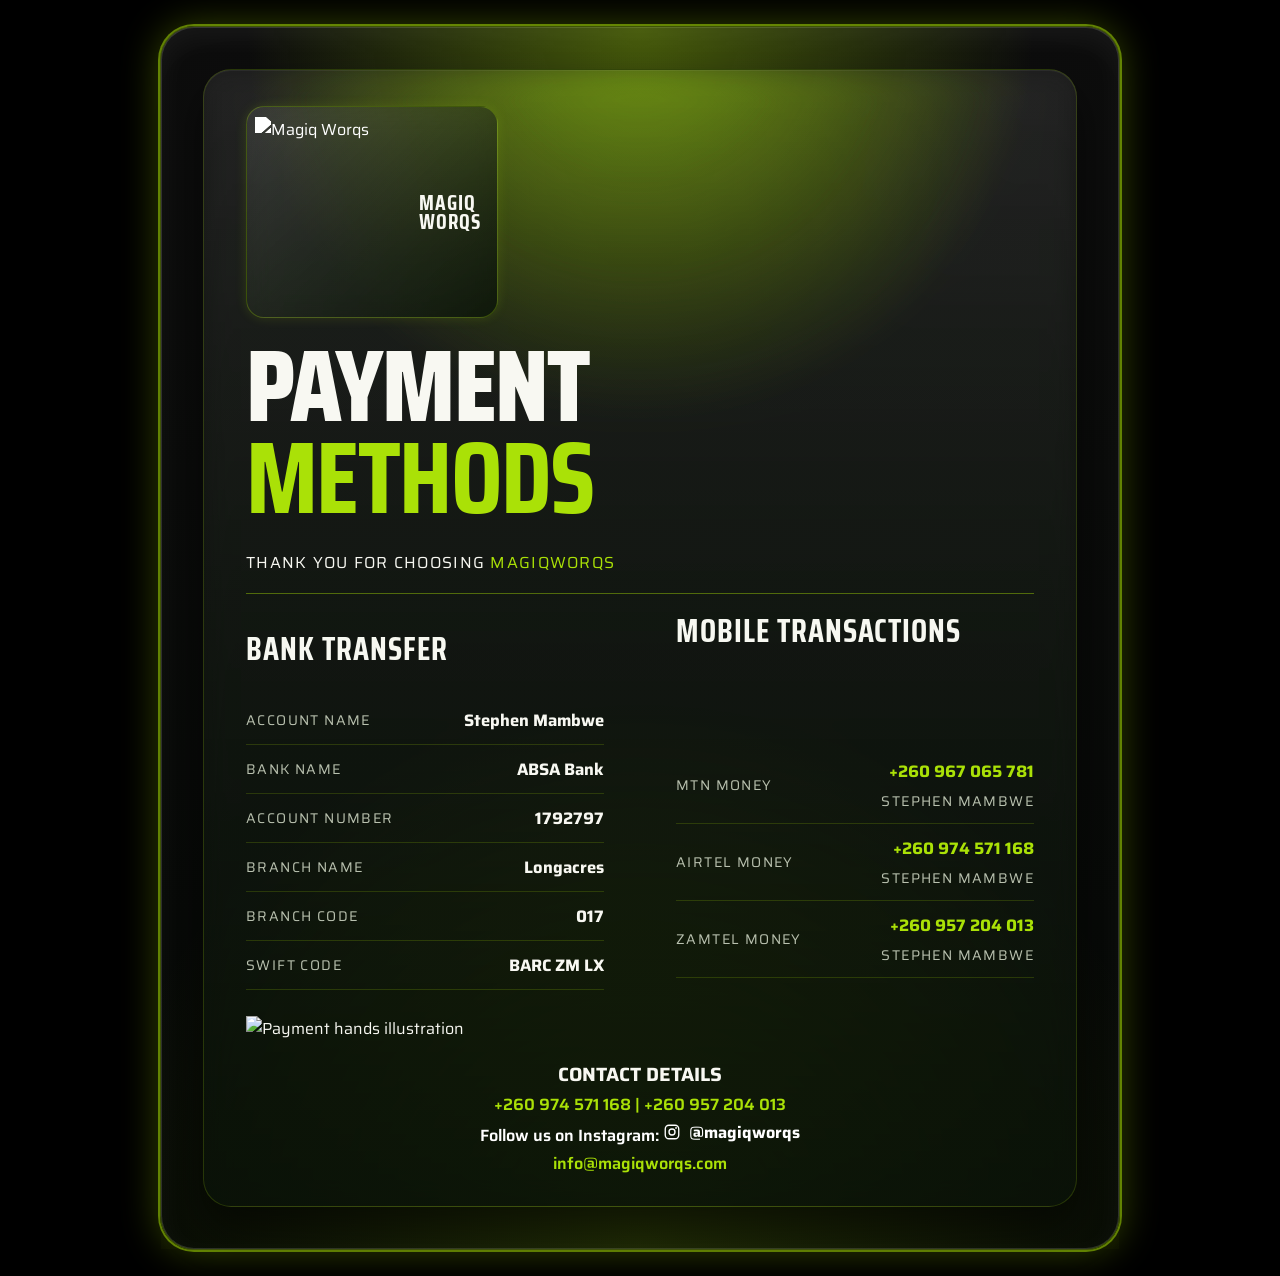
==== payment.html @ b0f38632 "Add files via upload" ====
<!DOCTYPE html>
<html lang="en">
  <head>
    <meta charset="UTF-8" />
    <meta name="viewport" content="width=device-width, initial-scale=1.0" />
    <title>Magiq Worqs — Payment Methods</title>
    <link rel="preconnect" href="https://fonts.googleapis.com" />
    <link rel="preconnect" href="https://fonts.gstatic.com" crossorigin />
    <link
      href="https://fonts.googleapis.com/css2?family=Saira:wght@300;400;500;600;700;800&family=Saira+Condensed:wght@400;500;600;700;800&display=swap"
      rel="stylesheet"
    />
    <link rel="stylesheet" href="payment.css" />
  </head>
  <body>
    <main class="payment-shell">
      <div class="payment-frame">
        <div class="panel-glow"></div>

        <div class="payment-card">
          <div class="brand-bar">
            <div class="brand-chip">
              <img src="Magiq Worqs Logo 3.png" alt="Magiq Worqs" class="brand-logo" />
              <div>
                <div class="brand-text">MAGIQ</div>
                <div class="brand-text">WORQS</div>
              </div>
            </div>
          </div>

          <h1 class="payment-title">
            <span>PAYMENT</span>
            <strong>METHODS</strong>
          </h1>

          <p class="thank-you">THANK YOU FOR CHOOSING <em>MAGIQWORQS</em></p>

          <div class="payment-grid">
            <section class="payment-col bank-col">
              <h2>BANK TRANSFER</h2>
              <div class="payment-row">
                <span>ACCOUNT NAME</span>
                <strong>Stephen Mambwe</strong>
              </div>
              <div class="payment-row">
                <span>BANK NAME</span>
                <strong>ABSA Bank</strong>
              </div>
              <div class="payment-row">
                <span>ACCOUNT NUMBER</span>
                <strong>1792797</strong>
              </div>
              <div class="payment-row">
                <span>BRANCH NAME</span>
                <strong>Longacres</strong>
              </div>
              <div class="payment-row">
                <span>BRANCH CODE</span>
                <strong>017</strong>
              </div>
              <div class="payment-row">
                <span>SWIFT CODE</span>
                <strong>BARC ZM LX</strong>
              </div>
            </section>

            <section class="payment-col mobile-col">
              <h2>MOBILE TRANSACTIONS</h2>
              <div class="payment-row placeholder-row"></div>
              <div class="payment-row placeholder-row"></div>
              <div class="payment-row placeholder-row"></div>
              <div class="payment-row">
                <span>MTN MONEY</span>
                <div class="mobile-number-stack">
                  <strong>+260 967 065 781</strong>
                  <span class="mobile-holder-name">Stephen Mambwe</span>
                </div>
              </div>
              <div class="payment-row">
                <span>AIRTEL MONEY</span>
                <div class="mobile-number-stack">
                  <strong>+260 974 571 168</strong>
                  <span class="mobile-holder-name">Stephen Mambwe</span>
                </div>
              </div>
              <div class="payment-row">
                <span>ZAMTEL MONEY</span>
                <div class="mobile-number-stack">
                  <strong>+260 957 204 013</strong>
                  <span class="mobile-holder-name">Stephen Mambwe</span>
                </div>
              </div>
            </section>
          </div>

          <div class="payment-hands-wrap">
            <img src="payment hands.png" alt="Payment hands illustration" class="payment-hands-image" />
          </div>

          <div class="contact-details">
            <p>CONTACT DETAILS</p>
            <p>+260 974 571 168 | +260 957 204 013</p>
            <p>
              <span>Follow us on Instagram:</span>
              <a href="https://instagram.com/magiqworqs" target="_blank" rel="noreferrer" class="social-link">
                <svg viewBox="0 0 24 24" aria-hidden="true" class="social-icon">
                  <rect x="3" y="3" width="18" height="18" rx="5" fill="none" stroke="currentColor" stroke-width="1.8"></rect>
                  <circle cx="12" cy="12" r="4" fill="none" stroke="currentColor" stroke-width="1.8"></circle>
                  <circle cx="17.4" cy="6.6" r="1.2" fill="currentColor"></circle>
                </svg>
                <span>@magiqworqs</span>
              </a>
            </p>
            <p>info@magiqworqs.com</p>
          </div>
        </div>
      </div>
    </main>
  </body>
</html>
---- payment.css ----
:root {
  --bg: #050705;
  --frame: #a9e107;
  --text: #f8f8f2;
  --muted: #b9c1af;
  --panel: rgba(10, 18, 9, 0.82);
}

* {
  box-sizing: border-box;
}

body {
  margin: 0;
  min-height: 100vh;
  background: #000000;
  font-family: 'Saira', sans-serif;
  color: var(--text);
}

.payment-shell {
  min-height: 100vh;
  display: grid;
  place-items: center;
  padding: 26px;
}

.payment-frame {
  position: relative;
  width: min(960px, 100%);
  padding: 42px;
  border-radius: 34px;
  background: linear-gradient(180deg, rgba(255, 255, 255, 0.05), rgba(5, 8, 5, 0.95));
  border: 1px solid rgba(170, 225, 7, 0.34);
  box-shadow:
    0 0 0 2px rgba(170, 225, 7, 0.52),
    0 0 38px rgba(170, 225, 7, 0.32),
    inset 0 0 0 1px rgba(255, 255, 255, 0.14),
    inset 0 10px 30px rgba(255, 255, 255, 0.05);
  backdrop-filter: blur(16px) saturate(135%);
  -webkit-backdrop-filter: blur(16px) saturate(135%);
}

.payment-card {
  position: relative;
  overflow: hidden;
  background: linear-gradient(180deg, rgba(255, 255, 255, 0.05), rgba(10, 18, 9, 0.82));
  border: 1px solid rgba(170, 225, 7, 0.18);
  border-radius: 28px;
  padding: 36px 42px 28px;
  min-height: 760px;
  backdrop-filter: blur(14px) saturate(140%);
  -webkit-backdrop-filter: blur(14px) saturate(140%);
  box-shadow:
    inset 0 1px 0 rgba(255, 255, 255, 0.06),
    0 20px 40px rgba(0, 0, 0, 0.5);
}

.panel-glow {
  position: absolute;
  inset: 0;
  background:
    radial-gradient(circle at top center, rgba(170, 225, 7, 0.36), transparent 30%),
    radial-gradient(circle at bottom center, rgba(170, 225, 7, 0.16), transparent 42%);
  pointer-events: none;
}

.brand-bar {
  position: relative;
  z-index: 1;
  margin-bottom: 22px;
}

.brand-chip {
  display: inline-flex;
  align-items: center;
  gap: 0;
  padding: 10px 16px 10px 8px;
  border: 1px solid rgba(170, 225, 7, 0.28);
  background: linear-gradient(135deg, rgba(255, 255, 255, 0.08), rgba(15, 24, 11, 0.96));
  box-shadow: 0 0 12px rgba(170, 225, 7, 0.14);
  border-radius: 18px;
  backdrop-filter: blur(14px) saturate(145%);
  -webkit-backdrop-filter: blur(14px) saturate(145%);
}

.brand-logo {
  width: 190px;
  height: 190px;
  object-fit: contain;
  filter: brightness(0) invert(1);
  margin-right: -26px;
}

.brand-text {
  font-family: 'Saira Condensed', sans-serif;
  font-size: 1.32rem;
  line-height: 0.9;
  font-weight: 700;
  letter-spacing: 0.05em;
  margin-left: 0;
}

.payment-title {
  position: relative;
  z-index: 1;
  margin: 0 0 16px;
  font-family: 'Saira Condensed', sans-serif;
  font-weight: 800;
  letter-spacing: -0.05em;
}

.payment-title span {
  display: block;
  color: var(--text);
  font-size: clamp(4rem, 8vw, 6.4rem);
  line-height: 0.9;
}

.payment-title strong {
  display: block;
  color: #aae107;
  font-size: clamp(4rem, 8vw, 6.4rem);
  line-height: 0.9;
}

.thank-you {
  position: relative;
  z-index: 1;
  margin: 0 0 30px;
  padding: 10px 0 18px;
  border-bottom: 1px solid rgba(170, 225, 7, 0.42);
  font-size: 1rem;
  letter-spacing: 0.08em;
  color: var(--text);
}

.thank-you em {
  font-style: normal;
  color: #aae107;
}

.payment-grid {
  position: relative;
  z-index: 1;
  display: grid;
  grid-template-columns: 1fr 1fr;
  gap: 72px;
  align-items: start;
}

.payment-col {
  min-width: 0;
}

.payment-col h2 {
  margin: 0 0 22px;
  color: #f7f8f1;
  font-family: 'Saira Condensed', sans-serif;
  font-size: 2rem;
  font-weight: 700;
  letter-spacing: 0.03em;
}

.mobile-col {
  padding-top: 0;
  margin-top: -18px;
}

.mobile-col .placeholder-row {
  visibility: hidden;
  pointer-events: none;
}

.payment-row {
  display: grid;
  grid-template-columns: 1fr auto;
  gap: 18px;
  align-items: center;
  padding: 11px 0;
  border-bottom: 1px solid rgba(170, 225, 7, 0.18);
}

.mobile-col .payment-row {
  grid-template-columns: 1fr auto;
  gap: 18px;
  text-align: left;
}

.payment-row span {
  color: var(--muted);
  font-size: 0.88rem;
  text-transform: uppercase;
  letter-spacing: 0.1em;
}

.payment-row strong {
  color: #f8f8f2;
  font-size: 1.04rem;
  font-weight: 700;
}

.mobile-col .payment-row strong {
  color: #aae107;
}

.mobile-number-stack {
  display: grid;
  gap: 6px;
  justify-items: end;
}

.mobile-holder-name {
  color: var(--muted);
  font-size: 0.86rem;
  text-transform: uppercase;
  letter-spacing: 0.08em;
}

.payment-hands-wrap {
  position: relative;
  z-index: 1;
  margin: 26px auto 0;
  width: min(900px, 100%);
  background: transparent;
}

.payment-hands-image {
  display: block;
  width: 100%;
  height: auto;
  object-fit: contain;
  mix-blend-mode: normal;
  opacity: 1;
  filter: none;
}

.contact-details {
  position: relative;
  z-index: 1;
  margin-top: 18px;
  text-align: center;
}

.contact-details p {
  margin: 2px 0;
}

.contact-details p:first-child {
  color: var(--text);
  font-size: 1.2rem;
  font-weight: 700;
  text-transform: uppercase;
}

.contact-details p:nth-child(2) {
  color: #aae107;
  font-size: 1.02rem;
  font-weight: 600;
}

.contact-details p:nth-child(3) {
  color: #ffffff;
  font-size: 1.02rem;
  font-weight: 600;
}

.contact-details p:nth-child(3) a {
  color: #ffffff;
  text-decoration: none;
  font-weight: 700;
}

.contact-details p:nth-child(3) .social-link {
  display: inline-flex;
  align-items: center;
  gap: 8px;
}

.contact-details p:nth-child(3) .social-icon {
  width: 18px;
  height: 18px;
  color: #ffffff;
}

.contact-details p:nth-child(3) a:hover {
  color: #aae107;
}

.contact-details p:nth-child(3) span {
  color: #ffffff;
}

.contact-details p:nth-child(4) {
  color: #aae107;
  font-size: 1.02rem;
  font-weight: 600;
}

@media (max-width: 760px) {
  .payment-grid {
    grid-template-columns: 1fr;
  }

  .payment-card {
    padding: 24px 20px 26px;
  }

  .payment-frame {
    padding: 16px;
  }

  .payment-row {
    grid-template-columns: 1fr;
    gap: 5px;
  }

  .phone {
    width: 110px;
    height: 110px;
  }
}
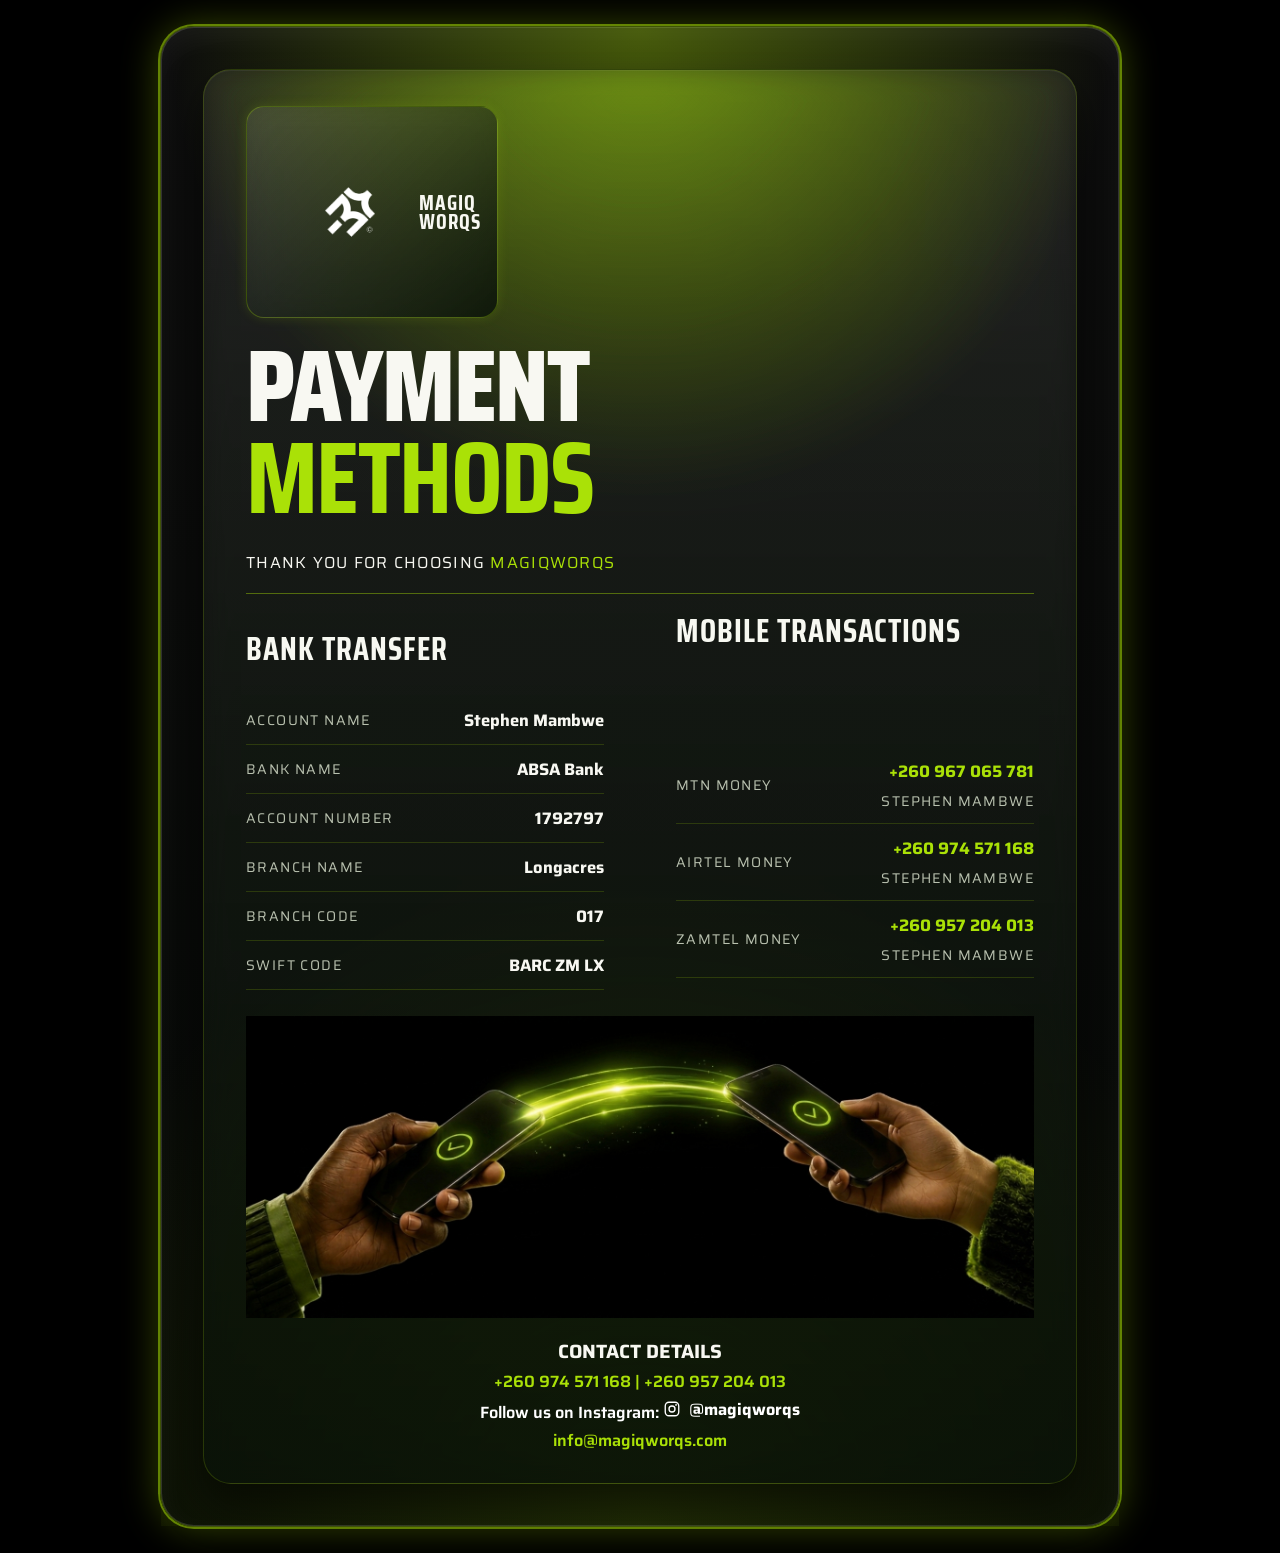
==== commit 851343d5: "Add files via upload" ====
--- a/payment.html
+++ b/payment.html
@@ -20,7 +20,7 @@
         <div class="payment-card">
           <div class="brand-bar">
             <div class="brand-chip">
-              <img src="Magiq Worqs Logo 3.png" alt="Magiq Worqs" class="brand-logo" />
+              <img src="Magiq%20Worqs%20Logo%203.png" alt="Magiq Worqs" class="brand-logo" />
               <div>
                 <div class="brand-text">MAGIQ</div>
                 <div class="brand-text">WORQS</div>
@@ -94,7 +94,7 @@
           </div>
 
           <div class="payment-hands-wrap">
-            <img src="payment hands.png" alt="Payment hands illustration" class="payment-hands-image" />
+            <img src="payment%20hands.png" alt="Payment hands illustration" class="payment-hands-image" />
           </div>
 
           <div class="contact-details">
